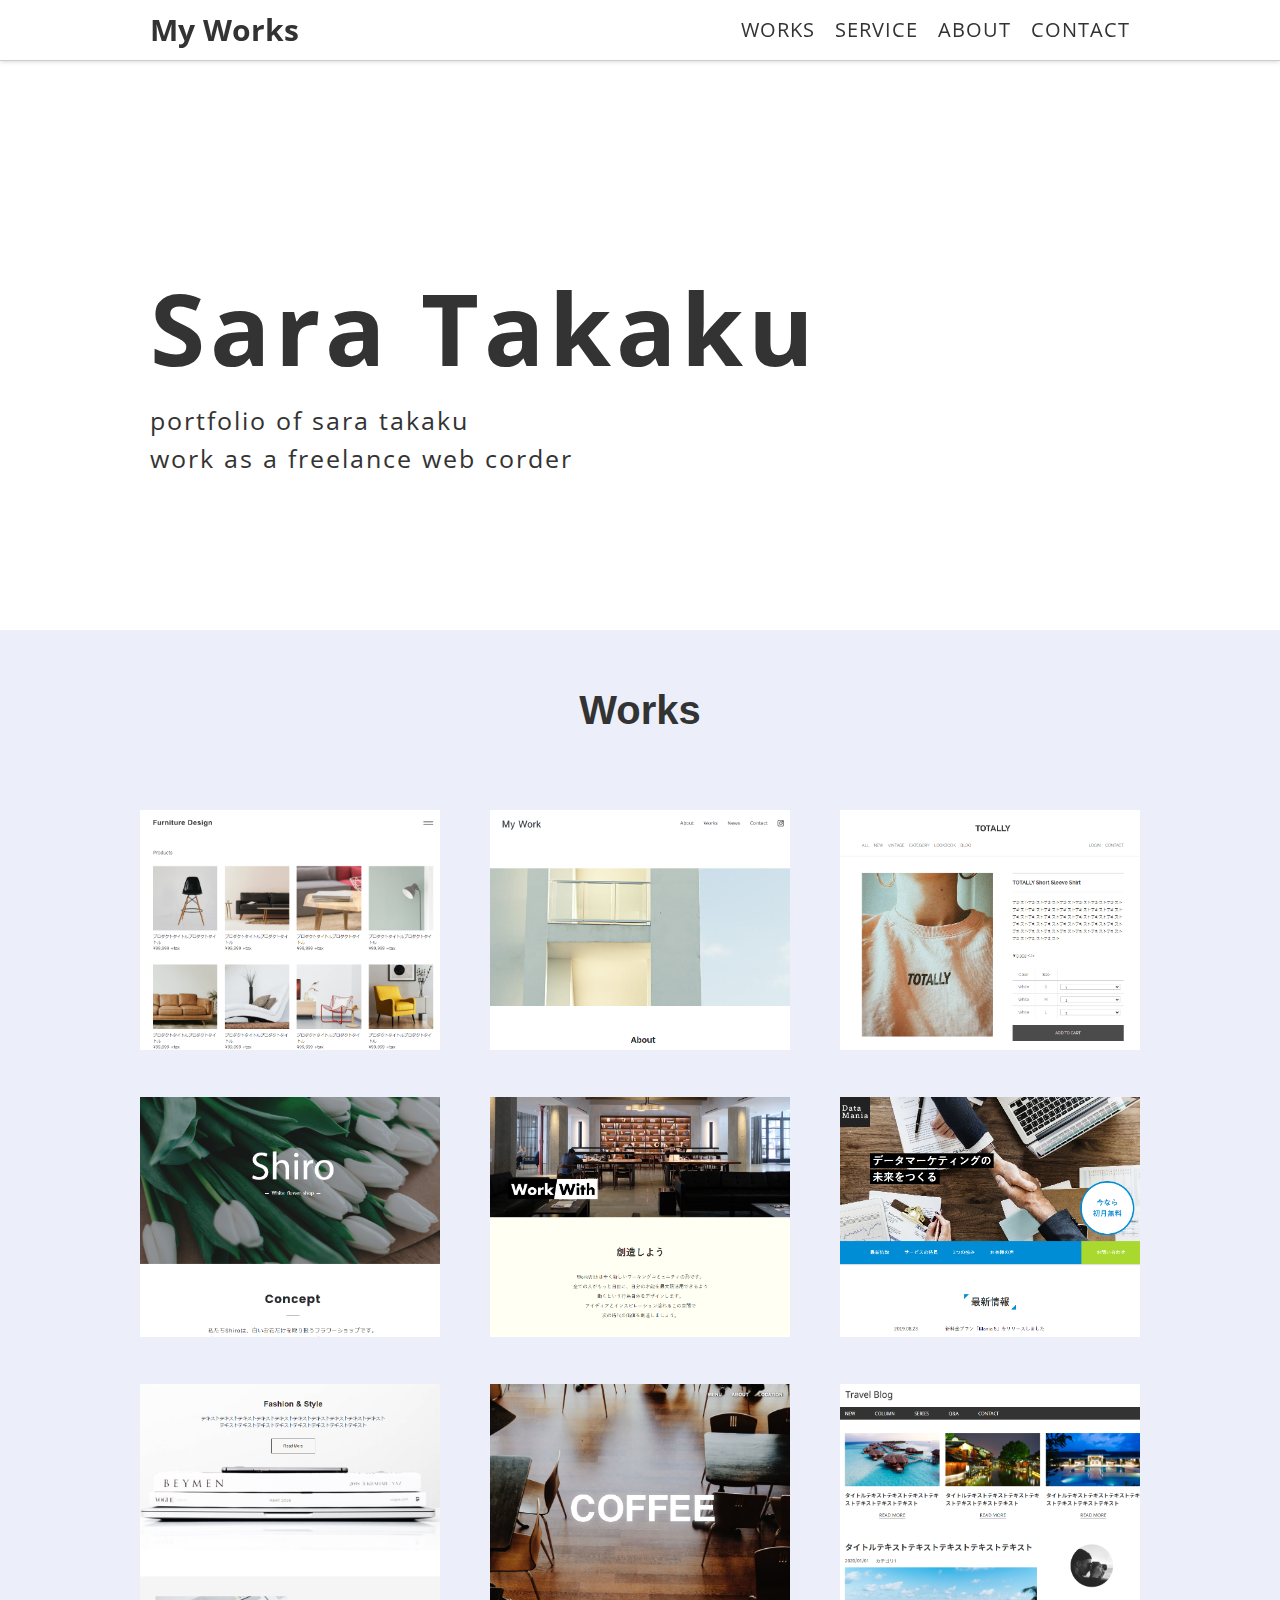
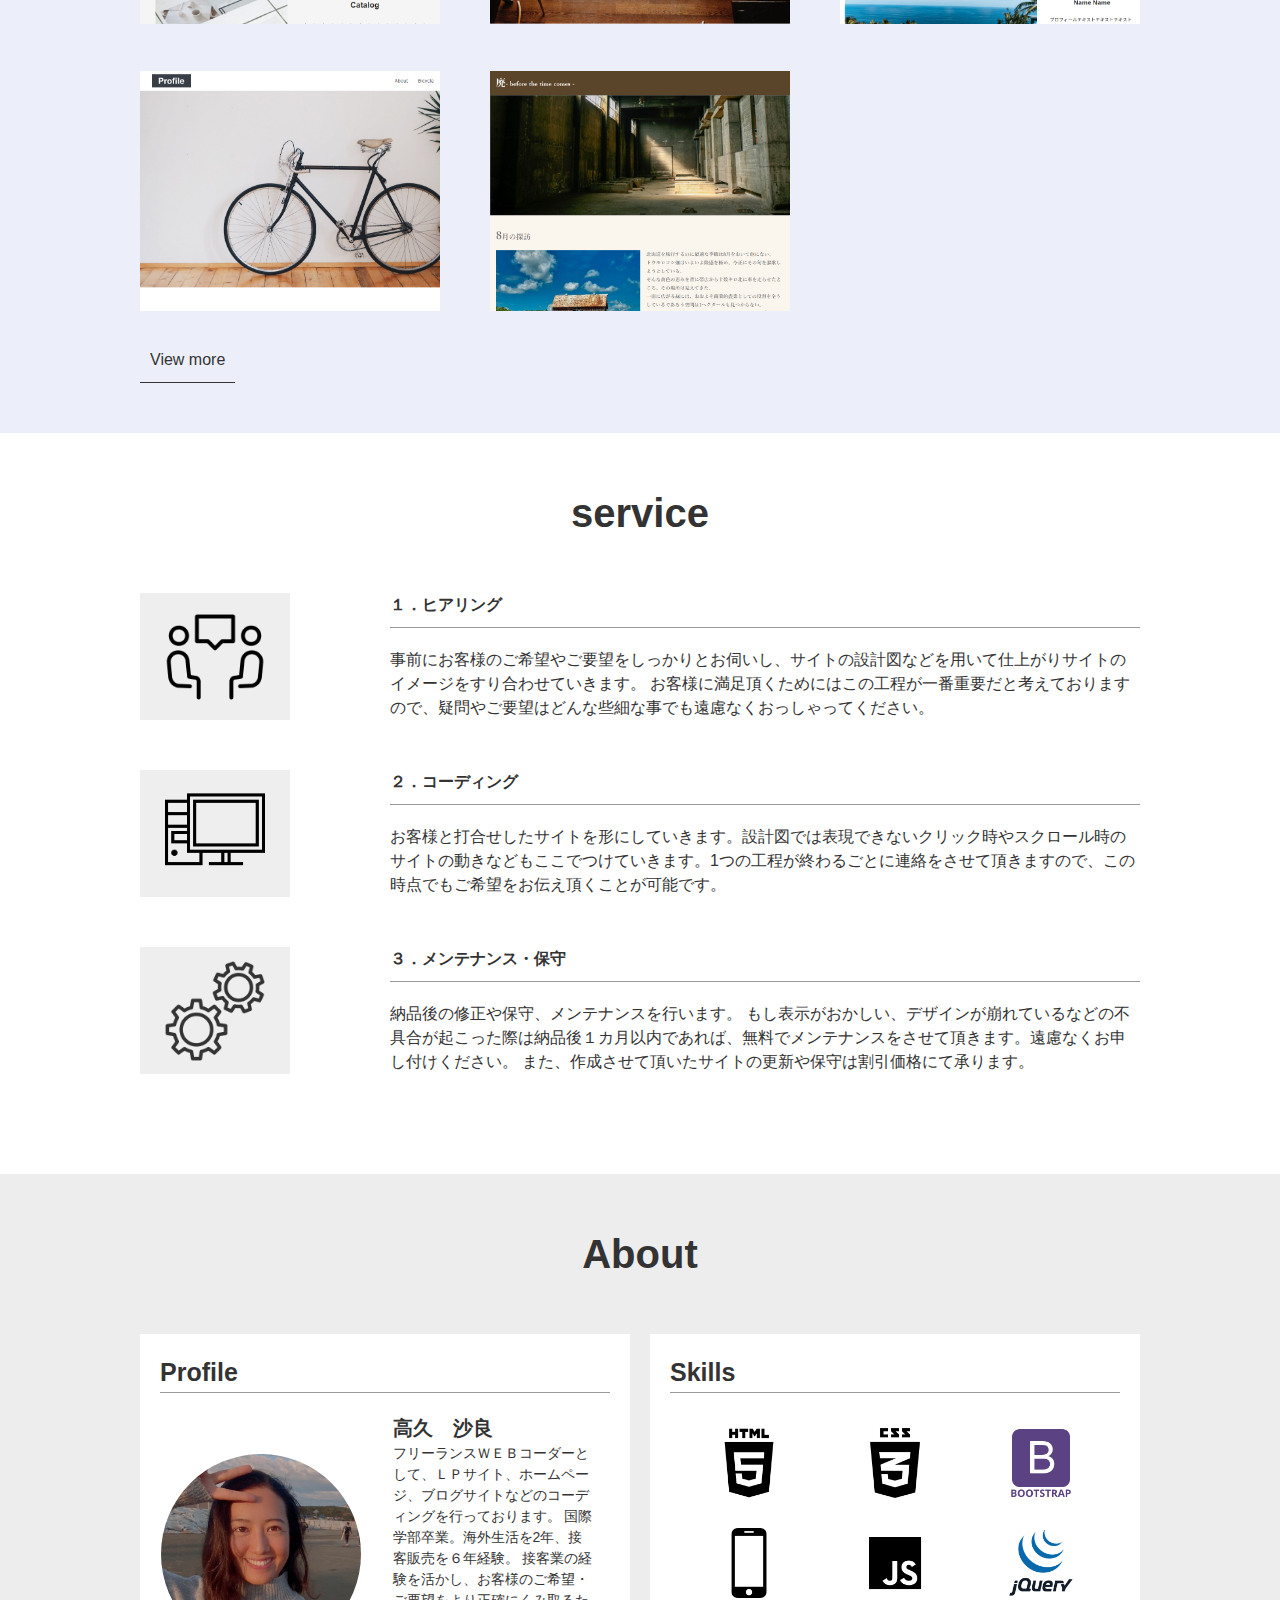
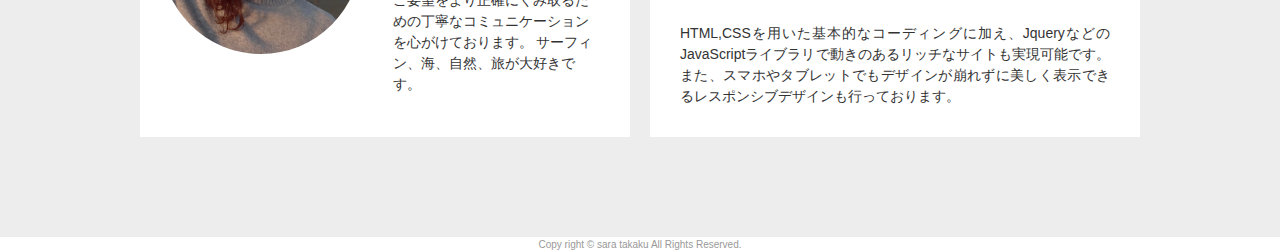
==== index.html @ 13782d70 "Add files via upload" ====
<!DOCTYPE html>
<html lang="ja">
<head>
  <meta charset="UTF-8">
  <meta http-equiv="X-UA-Compatible" content="IE=edge">
  <meta name="viewport" content="width=device-width, initial-scale=1.0">
  <title>Sara Takaku portfolio</title>
  <link rel="preconnect" href="https://fonts.gstatic.com">
<link href="https://fonts.googleapis.com/css2?family=Open+Sans+Condensed:wght@300&display=swap" rel="stylesheet">
<link rel="stylesheet" href="css/reset.css">
<link rel="stylesheet" href="css/style.css">
<link rel="icon" href="img/icon3.ico">
<script
  src="https://code.jquery.com/jquery-3.6.0.slim.js"
  integrity="sha256-HwWONEZrpuoh951cQD1ov2HUK5zA5DwJ1DNUXaM6FsY="
  crossorigin="anonymous"></script>
</head>
<body>
  
  
  <header>
    
    <div class="wrapper">
      <p class="header-logo">
        <a href="#top">My Works</a>
      </p>
      <nav class="nav-bar">
        <ul>
          <li><a href="#works">WORKS</a></li>
          <li><a href="#service">SERVICE</a></li>
          <li><a href="#about">ABOUT</a></li>
          <li><a href="#contact">CONTACT</a></li>
        </ul>
      </nav>
    </div>

  </header>
  <main>
    <section id="top">
      <div class="wrapper">
        <div class="top-contents">
          <h1>Sara Takaku</h1>
          <p>portfolio of sara takaku <br>
            work as a freelance web corder
          </p>
        </div>
      </div>
    </section>

    <section id="works">
      <div class="wrapper">
        <h2 class="section-title">
          Works
        </h2>
        <div class="works-items">
          <div class="w-item">
            <a href="work-items/work01.html"><img src="img/work01.png" alt=""></a>
          </div>
          <div class="w-item">
            <a href="work-items/work02.html"><img src="img/work02.png" alt=""></a>
          </div>
          <div class="w-item">
            <a href="work-items/work03.html"><img src="img/work03.png" alt=""></a>
          </div>
          <div class="w-item">
            <a href="work-items/work04.html"><img src="img/work04.png" alt=""></a>
          </div>
          <div class="w-item">
            <a href="work-items/work05.html"><img src="img/work05.png" alt=""></a>
          </div>
          <div class="w-item">
            <a href="work-items/work06.html"><img src="img/work06.png" alt=""></a>
          </div>
          <div class="w-item">
            <a href="work-items/work07.html"><img src="img/work07.png" alt=""></a>
          </div>
          <div class="w-item">
            <a href="work-items/work08.html"><img src="img/work08.png" alt=""></a>
          </div>
          <div class="w-item">
            <a href="work-items/work09.html"><img src="img/work09.png" alt=""></a>
          </div>
          <div class="w-item">
            <a href="work-items/work10.html"><img src="img/work10.png" alt=""></a>
          </div>
          <div class="w-item">
            <a href="work-items/work11.html"><img src="img/work11.png" alt=""></a>
          </div>
          <div class="w-item"></div>
        </div>
        <p><a class="viewmore" href="#">View more</a></p>
      </div>
    </section>

    <section id="service">
      <div class="wrapper">
        <h2 class="section-title">
          service
        </h2>
        <ul class="service-items">
          <li class="s-item">
            <div class="item-img">
              <img src="img/hearing.png" alt="">
            </div>
            <div class="item-text">
              <h3>１．ヒアリング</h3>
              <p>事前にお客様のご希望やご要望をしっかりとお伺いし、サイトの設計図などを用いて仕上がりサイトのイメージをすり合わせていきます。
              お客様に満足頂くためにはこの工程が一番重要だと考えておりますので、疑問やご要望はどんな些細な事でも遠慮なくおっしゃってください。</p>
            </div>
          </li>
          <li class="s-item">
            <div class="item-img">
              <img src="img/cording.png" alt="">
            </div>
            <div class="item-text">
              <h3>２．コーディング</h3>
              <p>お客様と打合せしたサイトを形にしていきます。設計図では表現できないクリック時やスクロール時のサイトの動きなどもここでつけていきます。1つの工程が終わるごとに連絡をさせて頂きますので、この時点でもご希望をお伝え頂くことが可能です。</p>
            </div>
          </li>
          <li class="s-item">
            <div class="item-img">
              <img src="img/mentenance.png" alt="">
            </div>
            <div class="item-text">
              <h3>３．メンテナンス・保守</h3>
              <p>納品後の修正や保守、メンテナンスを行います。
                もし表示がおかしい、デザインが崩れているなどの不具合が起こった際は納品後１カ月以内であれば、無料でメンテナンスをさせて頂きます。遠慮なくお申し付けください。
                また、作成させて頂いたサイトの更新や保守は割引価格にて承ります。
              </p>
            </div>
          </li>
        </ul>
      </div>
    </section>

    <section id="about">
      <div class="wrapper">
        <h2 class="section-title">
          About
        </h2>
        <div class="about-items">
          <div class="about-item1">
            <h3 class="item-title">
              Profile
            </h3>
            <div class="profile-contents"> 
              <div class="profile-img">
                <img src="img/profile.jpg" alt="profile-image">
              </div>
              <div class="profile-text">
                <p class="profile-title">高久　沙良</p>
                <p>
                  フリーランスＷＥＢコーダーとして、ＬＰサイト、ホームページ、ブログサイトなどのコーディングを行っております。
                  国際学部卒業。海外生活を2年、接客販売を６年経験。
                  接客業の経験を活かし、お客様のご希望・ご要望をより正確にくみ取るための丁寧なコミュニケーションを心がけております。
                  サーフィン、海、自然、旅が大好きです。
                </p>
              </div>
            </div>
          </div>
          <div class="about-item2">
            <h3 class="item-title">
              Skills
            </h3>
            <ul class="skill-list">
              <li><img src="img/html.png" alt=""></li>
              <li><img src="img/css.png" alt=""></li>
              <li><img src="img/bootstrap.png" alt=""></li>
              <li><img src="img/responsive.png" alt=""></li>
              <li><img src="img/javascript.png" alt=""></li>
              <li><img src="img/jquery.png" alt=""></li>
            </ul>
            <p>
              HTML,CSSを用いた基本的なコーディングに加え、JqueryなどのJavaScriptライブラリで動きのあるリッチなサイトも実現可能です。
              また、スマホやタブレットでもデザインが崩れずに美しく表示できるレスポンシブデザインも行っております。
            </p>
          </div>
        </div>
      </div>
    </section>
    <section id="contact">
      <script src="https://sdk.form.run/js/v2/embed.js"></script>
      <div
        class="formrun-embed"
        data-formrun-form="@saaaala--1615521330"
        data-formrun-redirect="true">
      </div>
    </section>

  </main>
  <footer class="wrapper">
    <p><small>Copy right &copy; sara takaku All Rights Reserved.</small></p>

  </footer>

  <script>
  $(function() {
      var hideList = '.w-item:nth-of-type(n+7)';
      $(hideList).hide();
      $('.viewmore').click(function() {
        $(hideList).toggle();
        if ($(hideList).css('display') == 'none') {
          $('.viewmore').text('view more');
        } else {
          $('.viewmore').text('close');
        }
        return false;
      });

      // var num = $('.w-item').length;
      // if (num < 6) {
      //   $('.open-btn').hide();
      // };
    });
  </script>
</body>
</html>
---- css/style.css ----
/* -------------------------
共通部分
------------------------- */
@charset "UTF-8";

html {
  font-size: 62.5%;
}
body {
  font-size: 1.6rem;
  line-height: 1.5;
  font-family: "ヒラギノ角ゴ ProN W3", "Hiragino Kaku Gothic ProN", "メイリオ", "Meiryo",Arial, Helvetica, sans-serif;
  color: #333;
}

.wrapper {
  max-width: 1000px;
  margin: 0 auto;
}

section:nth-child(even) {
  background-color: #ededed;
}

header p, header li, #top h1, #top p {
  font-family: 'Open Sans Condensed', sans-serif;
}
li {
  list-style: none;
}

a {
  text-decoration: none;
  color: #333;
}
img {
  max-width: 100%;
}

.section-title {
  font-size: 4rem;
  font-weight: bolder;
  padding: 5rem 0 ;
  text-align: center;
}





/* -------------------------
ヘッダー
------------------------- */
header {
  background-color: #fff;
  width: 100%;
  height: 6rem;
  border-bottom: 1px solid #ccc;
  box-shadow:0 0 5px #ccc;
  position: fixed;
  top: 0;
  z-index: 2;
}
header div {
  display: flex;
  justify-content: space-between;
}
header ul {
  display: flex;
}
header ul li {
  font-size: 2rem;
  line-height: 6rem;
  letter-spacing: 1px;
  margin: 0 1rem;
}
.header-logo {
  font-size: 3rem;
  line-height: 6rem;
  font-weight: bold;
  padding-left: 1rem;
}
header ul li a {
  display: inline-block;
}

header ul li a:hover{
  animation: zoom .5s;
}
@keyframes zoom {
	50% {
		transform: scale(1.05);
	}
}



/* -------------------------
TOP
------------------------- */

#top {
  height: 70vh;
  position: relative;
}
#top h1 {
  font-size: 10rem;
  letter-spacing: 5px;
  padding-left: 1rem;
}

#top p {
  font-size: 2.5rem;
  letter-spacing: 2px;
  padding-left: 1rem;
}
.top-contents {
  position: absolute;
  top: 40%;
  
}

/* -------------------------
WORKS
------------------------- */
#works {
  background-color: rgb(236, 239, 250);
  padding-bottom: 5rem;
}
.works-items {
  display: flex;
  flex-wrap: wrap;
  justify-content: space-between;
  
}
.works-items div {
  width: 30%;
  margin: 2rem 0;
}

.works-items img:hover {
  
  box-shadow: 10px 10px 10px rgba(0,0,0,0.5);
  transform: translateY(-10px);
  transition-duration: 0.5s;
  
}
.works-items img {
  width: 300px;
  height: auto;
}
.viewmore {
  display: inline-block;
  padding: 1rem;
  border-bottom: 1px solid #333;
}
.viewmore:hover {
  animation: zoom .5s;
  cursor: pointer;
}



/* -------------------------
SERVICE
------------------------- */
#service {
  padding-bottom: 5rem;
}

.service-items img {
  width: 100px;
  height: 100px;
}

.s-item {
  display: flex;
  margin-bottom: 5rem;
  justify-content: space-between;
}
.item-img {
  width: 15%;
  background-color: #eee;
  position: relative;
  display: flex;
  justify-content: center;
  align-items: center;
}

.item-text {
  margin-left: 5rem;
  width: 75%;
}
.item-text h3 {
  padding-bottom: 1rem;
  border-bottom: #999 solid 1px;
  margin-bottom: 2rem;
}


/* -------------------------
ABOUT
------------------------- */
.about-items {
  display: flex;
  justify-content: space-between;
  padding-bottom: 10rem; 
}
.about-item1, .about-item2 {
  background: #fff;
  padding: 2rem;
  width: 45%;
  font-size: 1.4rem;
}
.item-title {
  font-size: 2.5rem;
  margin-bottom: 2rem;
  border-bottom: 1px solid #999;
}
.profile-contents {
  display: flex;
}
.profile-title {
  font-size: 2rem;
  font-weight: bold;
}
.profile-img {
  width: 45%;
  height: auto;
  display: flex;
  align-items: center;
  justify-content: center;
}
.profile-img img {
  width: 200px;
  border-radius: 50%;
}
.profile-text {
  width: 45%;
  margin-left: 3rem;
}
.skill-list {
  display: flex;
  flex-wrap: wrap;
  align-items: center;
  justify-content: space-evenly;
}
.skill-list li {
  width: 30%;
  height: auto;
  margin: 1.5rem 0;
  border-radius: 50%;
  display: flex;
  align-items: center;
  justify-content: center;
}
.skill-list img{
  display: inline-block;
  width: 70px;
  height: 70px;
  margin: 0 auto;
}
.about-item2 p {
  text-align: justify;
  padding: 1rem 1rem;
}

/* -------------------------
CONTACT
------------------------- */


/* -------------------------
フッター
------------------------- */
footer p {
  font-size: 1rem;
  color: #999;
  text-align: center;
}


/* -------------------------
work-items
------------------------- */
.work-img {
  padding-top: 10rem;
}
.work-disc {
  padding: 5rem;
  width: 100%;
  font-size: 1.4rem;
  background-color: #ededed;
  text-align: center;
}
.work-disc a:hover {
  color: #999;
  transition: 0.5s;
}




@media screen and (max-width:600px) { 
  #top h1 {
    font-size: 7rem;
    letter-spacing: 5px;
    padding-left: 1rem;
  }
  
  #top p {
    font-size: 2.5rem;
    letter-spacing: 2px;
    padding-left: 1rem;
  }

  .section-title {
    font-size: 3rem;
    font-weight: bolder;
    padding: 3rem 0 ;
    text-align: center;
  }
  .works-items {
    display: flex;
    flex-wrap: wrap;
    justify-content: space-evenly;
    
  }
  .works-items div {
    width: 45%;
    margin: 2rem 0;
  }
  .s-item {
    display: flex;
    flex-direction: column;
    margin-bottom: 5rem;
    justify-content: space-between;
  }
  .item-img {
    margin-left: 5rem;
    margin-bottom: 2rem;
    width: 15rem;
    background-color: #fff;
  }
  .about-items {
    display: flex;
    flex-direction: column;
     
  }
  
  .about-items div {
    width: auto;
    margin: 1rem 2rem ;
  }
  .profile-contents {
    display: flex;
    flex-direction: column;
  }

}
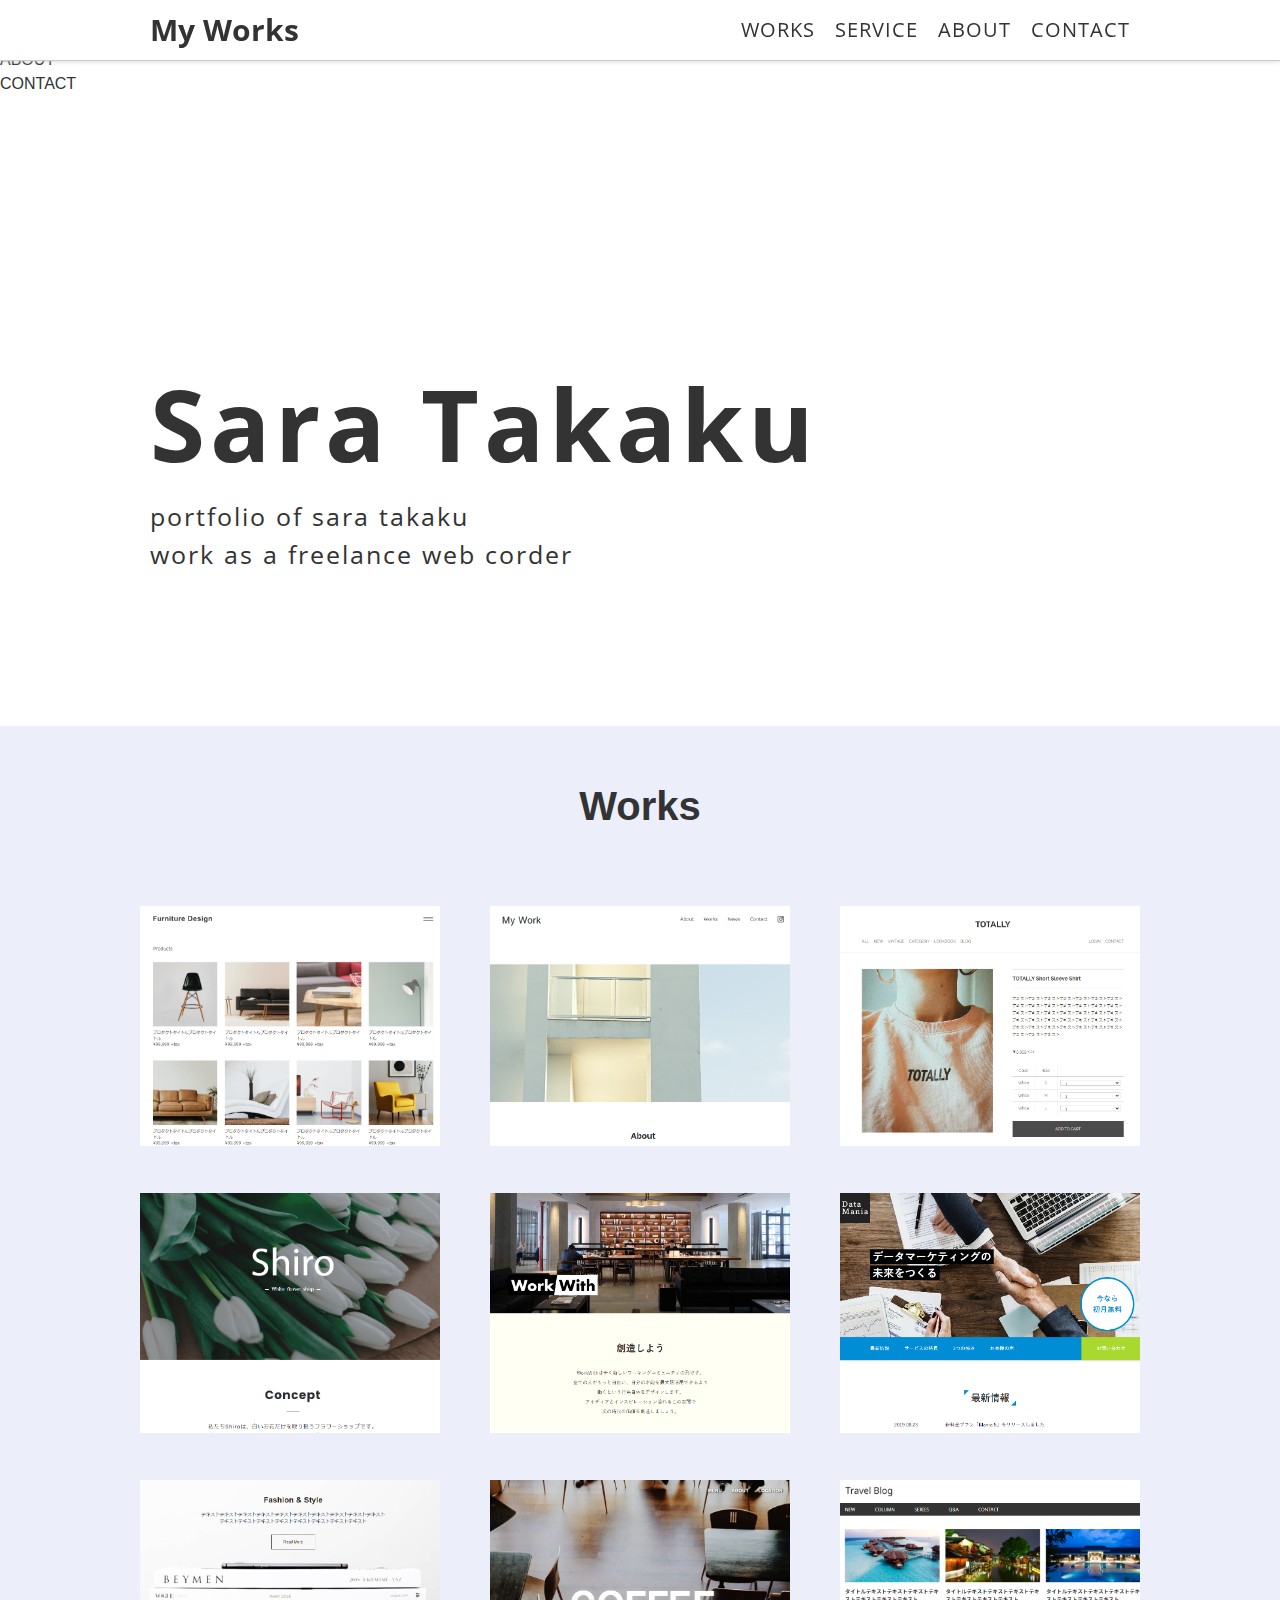
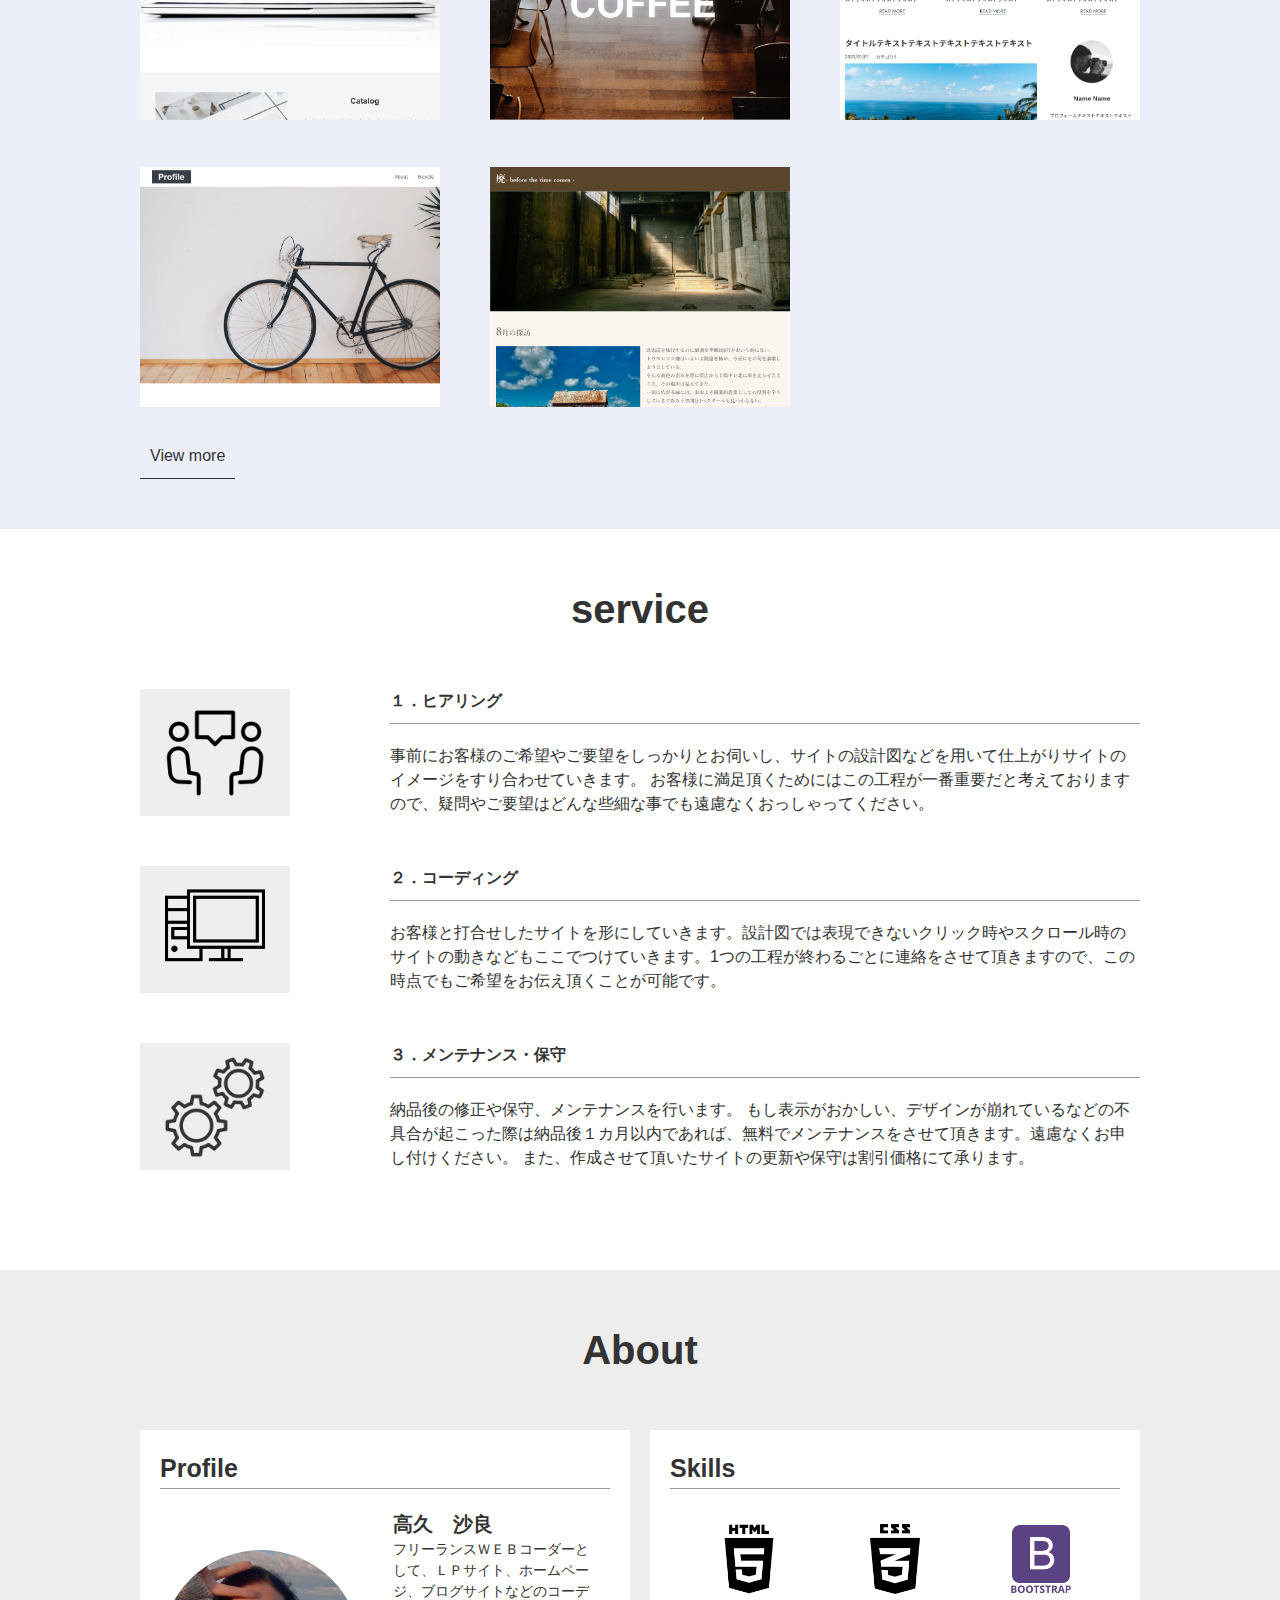
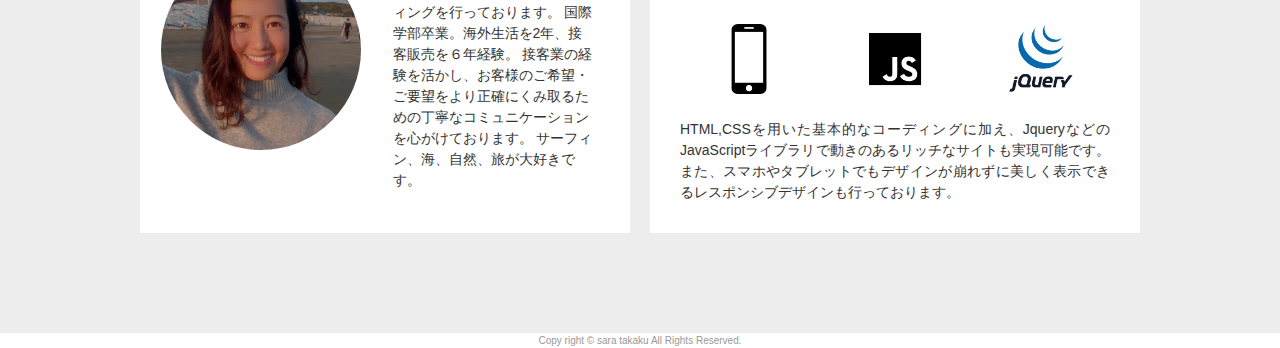
==== commit 89de2c1f: "Add files via upload" ====
--- a/index.html
+++ b/index.html
@@ -19,13 +19,17 @@
   
   
   <header>
-    
     <div class="wrapper">
       <p class="header-logo">
         <a href="#top">My Works</a>
       </p>
-      <nav class="nav-bar">
-        <ul>
+      <nav class="header-nav">
+        <div class="burger-btn"><!-- ③ハンバーガーボタン -->
+          <span class="bar bar_top"></span>
+          <span class="bar bar_mid"></span>
+          <span class="bar bar_bottom"></span>
+        </div>
+        <ul  class="nav-bar">
           <li><a href="#works">WORKS</a></li>
           <li><a href="#service">SERVICE</a></li>
           <li><a href="#about">ABOUT</a></li>
@@ -33,8 +37,15 @@
         </ul>
       </nav>
     </div>
-
   </header>
+  <nav class="hamburger-menu">
+    <ul>
+      <li><a href="#works">WORKS</a></li>
+      <li><a href="#service">SERVICE</a></li>
+      <li><a href="#about">ABOUT</a></li>
+      <li><a href="#contact">CONTACT</a></li>
+    </ul>
+  </nav>
   <main>
     <section id="top">
       <div class="wrapper">
@@ -139,7 +150,7 @@
           About
         </h2>
         <div class="about-items">
-          <div class="about-item1">
+          <div class="about-item1 fadein">
             <h3 class="item-title">
               Profile
             </h3>
@@ -158,7 +169,7 @@
               </div>
             </div>
           </div>
-          <div class="about-item2">
+          <div class="about-item2 fadein">
             <h3 class="item-title">
               Skills
             </h3>
@@ -185,6 +196,7 @@
         data-formrun-form="@saaaala--1615521330"
         data-formrun-redirect="true">
       </div>
+  
     </section>
 
   </main>
@@ -193,25 +205,6 @@
 
   </footer>
 
-  <script>
-  $(function() {
-      var hideList = '.w-item:nth-of-type(n+7)';
-      $(hideList).hide();
-      $('.viewmore').click(function() {
-        $(hideList).toggle();
-        if ($(hideList).css('display') == 'none') {
-          $('.viewmore').text('view more');
-        } else {
-          $('.viewmore').text('close');
-        }
-        return false;
-      });
-
-      // var num = $('.w-item').length;
-      // if (num < 6) {
-      //   $('.open-btn').hide();
-      // };
-    });
-  </script>
+  <script src="js/script.js"></script>
 </body>
 </html>